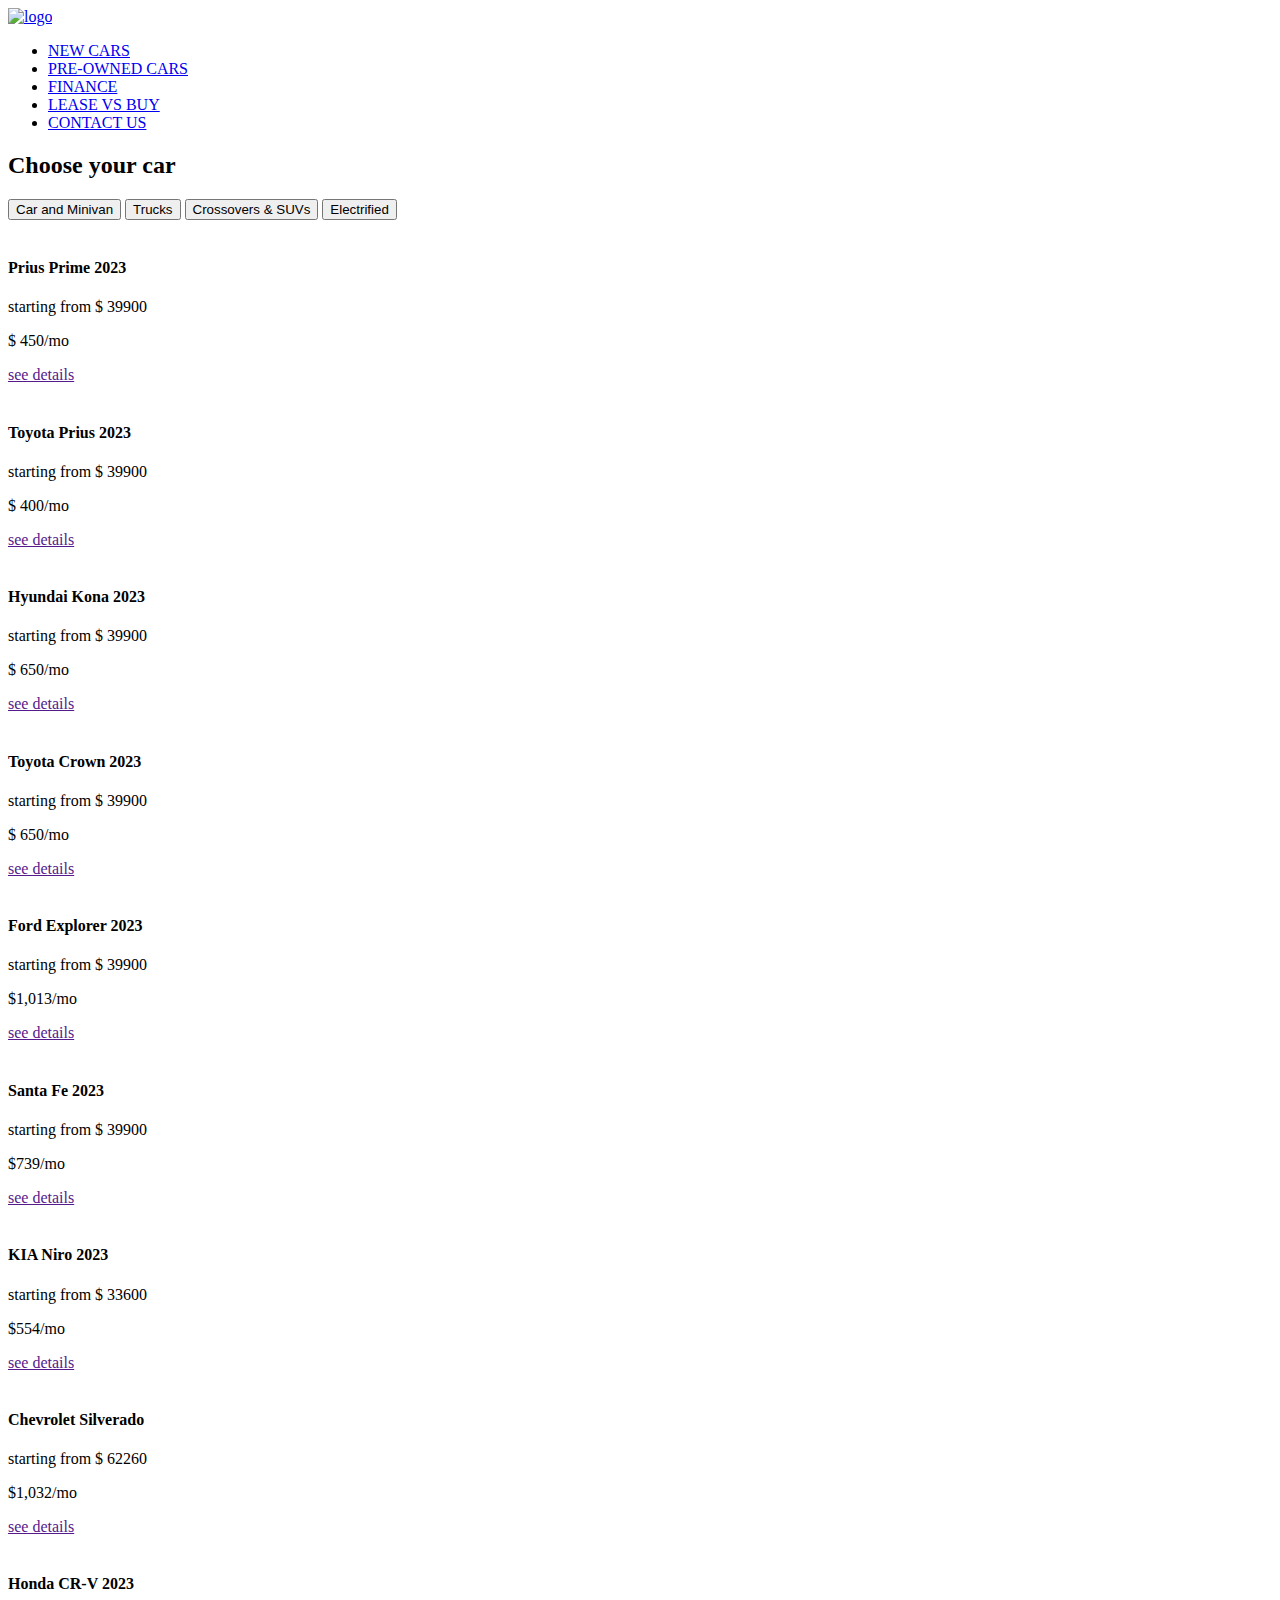
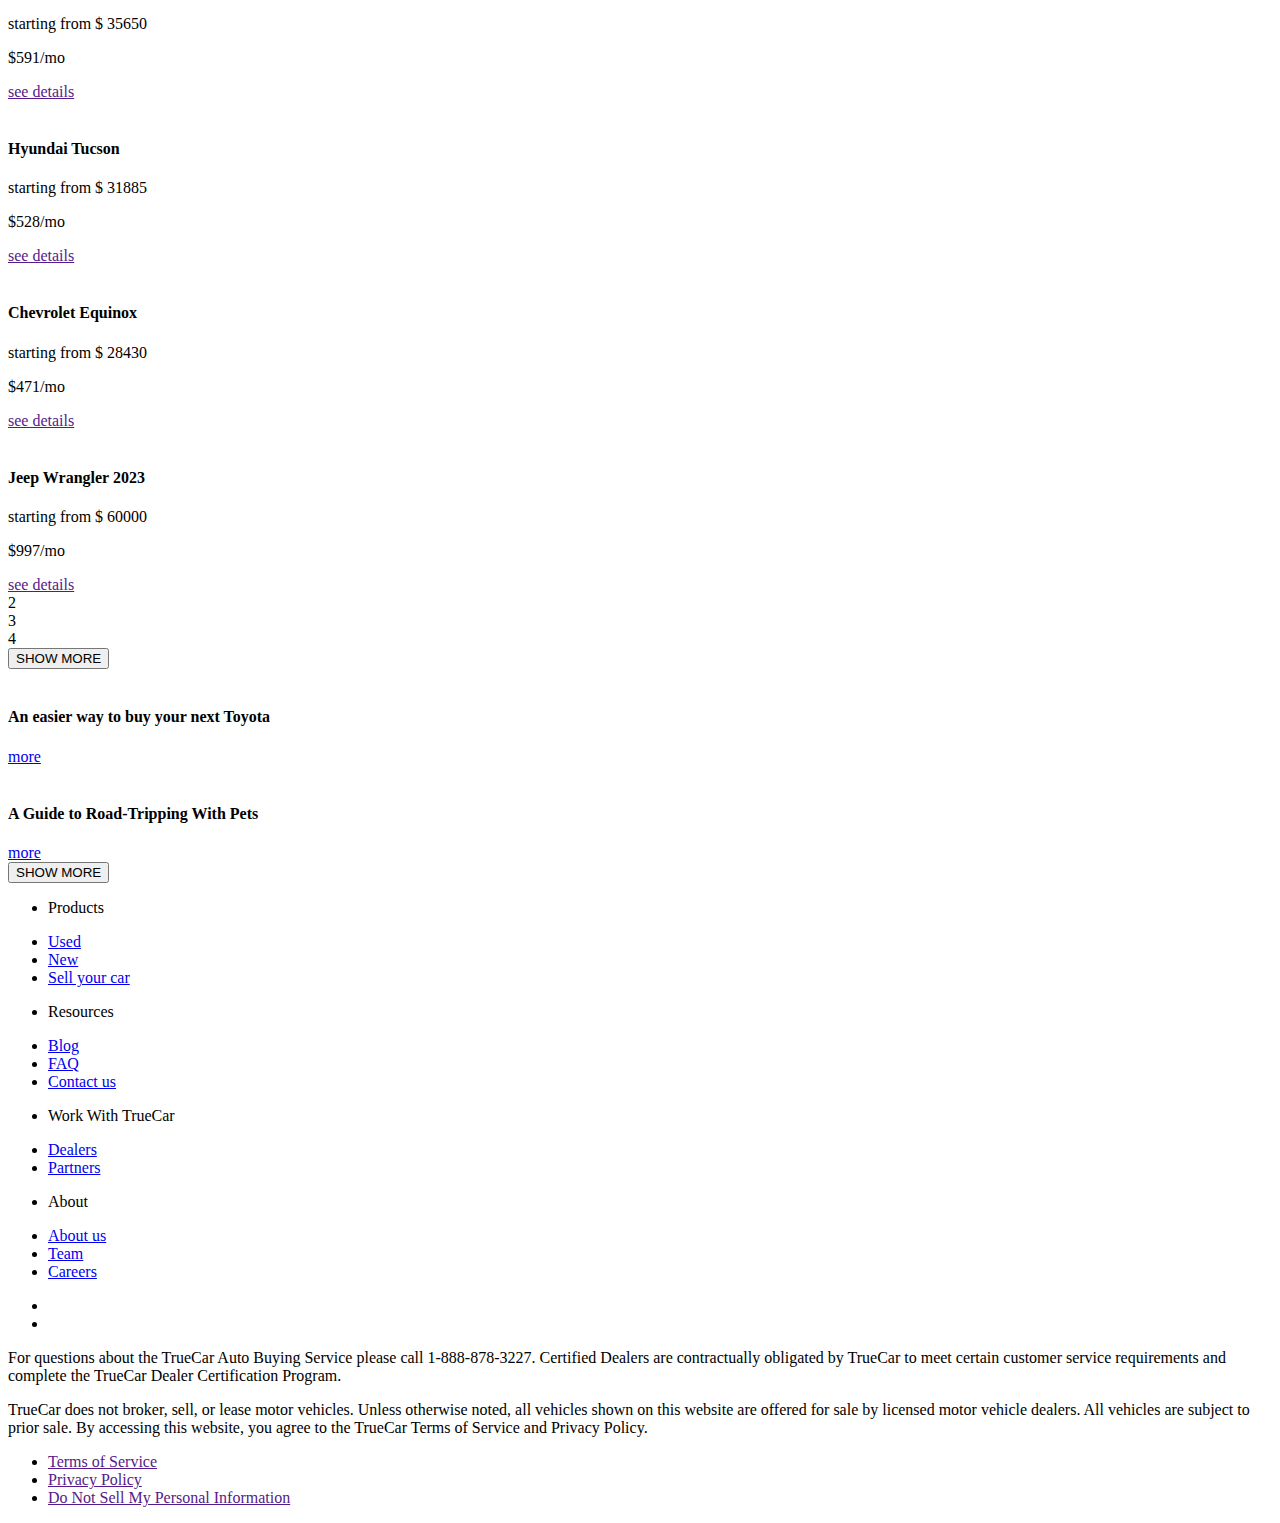
==== new-car.html @ 6ad28847 "Add files via upload" ====
<!DOCTYPE html>
<html lang="en">

<head>
  <meta charset="UTF-8">
  <meta name="viewport" content="width=device-width, initial-scale=1.0">
  <link rel="preconnect" href="https://fonts.googleapis.com">
  <link rel="preconnect" href="https://fonts.gstatic.com" crossorigin>
  <link
    href="https://fonts.googleapis.com/css2?family=Inter:ital,opsz,wght@0,14..32,100..900;1,14..32,100..900&display=swap"
    rel="stylesheet">
  <link rel="stylesheet" href="css/style.css">
  <title>Finance</title>
</head>

<body>
  <div class="wrapper">
    <header class="header">
      <div class="container">
        <div class="header__inner">
          <a href="index.html" class="logo">
            <img src="img/Vector.svg" alt="logo" class="logo__img">
          </a>
          <nav class="menu">
            <ul class="menu__list">
              <li class="menu__list-item">
                <a href="#" class="menu__list-link">
                  NEW CARS
                </a>
              </li>
              <li class="menu__list-item">
                <a href="#" class="menu__list-link">
                  PRE-OWNED CARS
                </a>
              </li>
              <li class="menu__list-item">
                <a href="#" class="menu__list-link">
                  FINANCE
                </a>
              </li>
              <li class="menu__list-item">
                <a href="#" class="menu__list-link">
                  LEASE VS BUY
                </a>
              </li>
              <li class="menu__list-item">
                <a href="contacts.html" class="menu__list-link">
                  CONTACT US
                </a>
              </li>
            </ul>
          </nav>
        </div>
      </div>
    </header>
    <main class="main">
      <section class="choose">
        <div class="container">
          <h2 class="section__title choose__title">Choose your car</h2>
          <div class="tabs">
            <div class="tabs__btn">
              <button class="tabs__btn-item tabs__btn-item--active">Car and Minivan</button>
              <button class="tabs__btn-item">Trucks</button>
              <button class="tabs__btn-item">Crossovers & SUVs</button>
              <button class="tabs__btn-item">Electrified</button>
            </div>
            <div class="tabs__content">
              <div class="tabs__content-item">
                <div class="card">
                  <div class="card__content">
                    <img src="img/card1.png" alt="" class="card__img">
                    <h4 class="card__title">Prius Prime 2023</h4>
                    <p class="card__text">starting from $ 39900</p>
                    <p class="card__price">$ 450/mo</p>
                  </div>
                  <a href="" class="card__link">see details</a>
                </div>
                <div class="card">
                  <div class="card__content">
                    <img src="img/card2.png" alt="" class="card__img">
                    <h4 class="card__title">Toyota Prius 2023</h4>
                    <p class="card__text">starting from $ 39900</p>
                    <p class="card__price">$ 400/mo</p>
                  </div>
                  <a href="" class="card__link">see details</a>
                </div>
                <div class="card">
                  <div class="card__content">
                    <img src="img/card3.png" alt="" class="card__img">
                    <h4 class="card__title">Hyundai Kona 2023</h4>
                    <p class="card__text">starting from $ 39900</p>
                    <p class="card__price">$ 650/mo</p>
                  </div>
                  <a href="" class="card__link">see details</a>
                </div>
                <div class="card">
                  <div class="card__content">
                    <img src="img/card4.png" alt="" class="card__img">
                    <h4 class="card__title">Toyota Crown 2023</h4>
                    <p class="card__text">starting from $ 39900</p>
                    <p class="card__price">$ 650/mo</p>
                  </div>
                  <a href="" class="card__link">see details</a>
                </div>
                <div class="card">
                  <div class="card__content">
                    <img src="img/card5.png" alt="" class="card__img">
                    <h4 class="card__title">Ford Explorer 2023</h4>
                    <p class="card__text">starting from $ 39900</p>
                    <p class="card__price">$1,013/mo</p>
                  </div>
                  <a href="" class="card__link">see details</a>
                </div>
                <div class="card">
                  <div class="card__content">
                    <img src="img/card6.png" alt="" class="card__img">
                    <h4 class="card__title">Santa Fe 2023</h4>
                    <p class="card__text">starting from $ 39900</p>
                    <p class="card__price">$739/mo</p>
                  </div>
                  <a href="" class="card__link">see details</a>
                </div>
                <div class="card">
                  <div class="card__content">
                    <img src="img/card7.png" alt="" class="card__img">
                    <h4 class="card__title">KIA Niro 2023</h4>
                    <p class="card__text">starting from $ 33600</p>
                    <p class="card__price">$554/mo</p>
                  </div>
                  <a href="" class="card__link">see details</a>
                </div>
                <div class="card">
                  <div class="card__content">
                    <img src="img/card8.png" alt="" class="card__img">
                    <h4 class="card__title">Chevrolet Silverado</h4>
                    <p class="card__text">starting from $ 62260</p>
                    <p class="card__price">$1,032/mo</p>
                  </div>
                  <a href="" class="card__link">see details</a>
                </div>
                <div class="card">
                  <div class="card__content">
                    <img src="img/card9.png" alt="" class="card__img">
                    <h4 class="card__title">Honda CR-V 2023</h4>
                    <p class="card__text">starting from $ 35650</p>
                    <p class="card__price">$591/mo</p>
                  </div>
                  <a href="" class="card__link">see details</a>
                </div>
                <div class="card">
                  <div class="card__content">
                    <img src="img/card10.png" alt="" class="card__img">
                    <h4 class="card__title">Hyundai Tucson</h4>
                    <p class="card__text">starting from $ 31885</p>
                    <p class="card__price">$528/mo</p>
                  </div>
                  <a href="" class="card__link">see details</a>
                </div>
                <div class="card">
                  <div class="card__content">
                    <img src="img/card11.png" alt="" class="card__img">
                    <h4 class="card__title">Chevrolet Equinox </h4>
                    <p class="card__text">starting from $ 28430</p>
                    <p class="card__price">$471/mo</p>
                  </div>
                  <a href="" class="card__link">see details</a>
                </div>
                <div class="card">
                  <div class="card__content">
                    <img src="img/card12.png" alt="" class="card__img">
                    <h4 class="card__title">Jeep Wrangler 2023</h4>
                    <p class="card__text">starting from $ 60000</p>
                    <p class="card__price">$997/mo</p>
                  </div>
                  <a href="" class="card__link">see details</a>
                </div>
              </div>
            </div>
            <div class="tabs__content-item">
              2
            </div>
            <div class="tabs__content-item">

            </div>
            <div class="tabs__content-item">
              3
            </div>
            <div class="tabs__content-item">
              4
            </div>
          </div>
        </div>
        <button class="more__btn">
          SHOW MORE
        </button>
  </div>
  </section>
  <section class="more">
    <div class="container">
      <div class="more__items">
        <div class="more__item">
          <img src="img/more1.svg" alt="" class="more__img">
          <h4 class="more__title">
            An easier way to buy your next Toyota
          </h4>
          <a href="#" class="more__link">
            more
          </a>
        </div>
        <div class="more__item">
          <img src="img/more2.svg" alt="" class="more__img">
          <h4 class="more__title">
            A Guide to Road-Tripping With Pets
          </h4>
          <a href="#" class="more__link">
            more
          </a>
        </div>
      </div>
      <button class="more__btn">
        SHOW MORE
      </button>
    </div>
  </section>

  </main>
  <footer class="footer">
    <div class="container">
      <nav class="footer__menu">
        <ul class="footer__menu-list">
          <li class="footer__menu-item">
            <p href="#" class="footer__menu-title">Products</p>
          </li>
          <li class="footer__menu-item">
            <a href="#" class="footer__menu-link">Used</a>
          </li>
          <li class="footer__menu-item">
            <a href="#" class="footer__menu-link">New</a>
          </li>
          <li class="footer__menu-item">
            <a href="#" class="footer__menu-link">Sell your car</a>
          </li>
        </ul>
        <ul class="footer__menu-list">
          <li class="footer__menu-item">
            <p href="#" class="footer__menu-title">Resources</p>
          </li>
          <li class="footer__menu-item">
            <a href="#" class="footer__menu-link">Blog</a>
          </li>
          <li class="footer__menu-item">
            <a href="#" class="footer__menu-link">FAQ</a>
          </li>
          <li class="footer__menu-item">
            <a href="#" class="footer__menu-link">Contact us</a>
          </li>
        </ul>
        <ul class="footer__menu-list">
          <li class="footer__menu-item">
            <p href="#" class="footer__menu-title">Work With TrueCar</p>
          </li>
          <li class="footer__menu-item">
            <a href="#" class="footer__menu-link">Dealers</a>
          </li>
          <li class="footer__menu-item">
            <a href="#" class="footer__menu-link">Partners</a>
          </li>
        </ul>
        <ul class="footer__menu-list">
          <li class="footer__menu-item">
            <p href="#" class="footer__menu-title">About</p>
          </li>
          <li class="footer__menu-item">
            <a href="#" class="footer__menu-link">About us</a>
          </li>
          <li class="footer__menu-item">
            <a href="#" class="footer__menu-link">Team</a>
          </li>
          <li class="footer__menu-item">
            <a href="#" class="footer__menu-link">Careers</a>
          </li>
        </ul>
      </nav>
      <ul class="app">
        <li class="app__item">
          <a href="" class="app__item-link">
            <img class="app__item-img" src="img/appStore.svg" alt="">
          </a>
        </li>
        <li class="app__item">
          <a href="" class="app__item-link">
            <img class="app__item-img" src="img/playMarket.svg" alt="">
          </a>
        </li>
      </ul>
      <div class="footer__copy">
        <p class="footer__copy-text">
          For questions about the TrueCar Auto Buying Service please call 1-888-878-3227.
          Certified Dealers are contractually obligated by TrueCar to meet certain customer service requirements and
          complete the
          TrueCar Dealer Certification Program.
        </p>
        <p class="footer__copy-text">
          TrueCar does not broker, sell, or lease motor vehicles. Unless otherwise noted, all vehicles shown on this
          website are
          offered for sale by licensed motor vehicle dealers. All vehicles are subject to prior sale. By accessing
          this website,
          you agree to the TrueCar Terms of Service and Privacy Policy.
      </div>
      <nav class="copy__nav">
        <ul class="copy__nav-list">
          <li class="copy__nav-item">
            <a href="" class="copy__nav-link">
              Terms of Service
            </a>
          </li>
          <li class="copy__nav-item">
            <a href="" class="copy__nav-link">
              Privacy Policy
            </a>
          </li>
          <li class="copy__nav-item">
            <a href="" class="copy__nav-link">
              Do Not Sell My Personal Information
            </a>
          </li>
        </ul>
      </nav>
    </div>

  </footer>
  </div>
  <script src="js/script.js"></script>
</body>

</html>
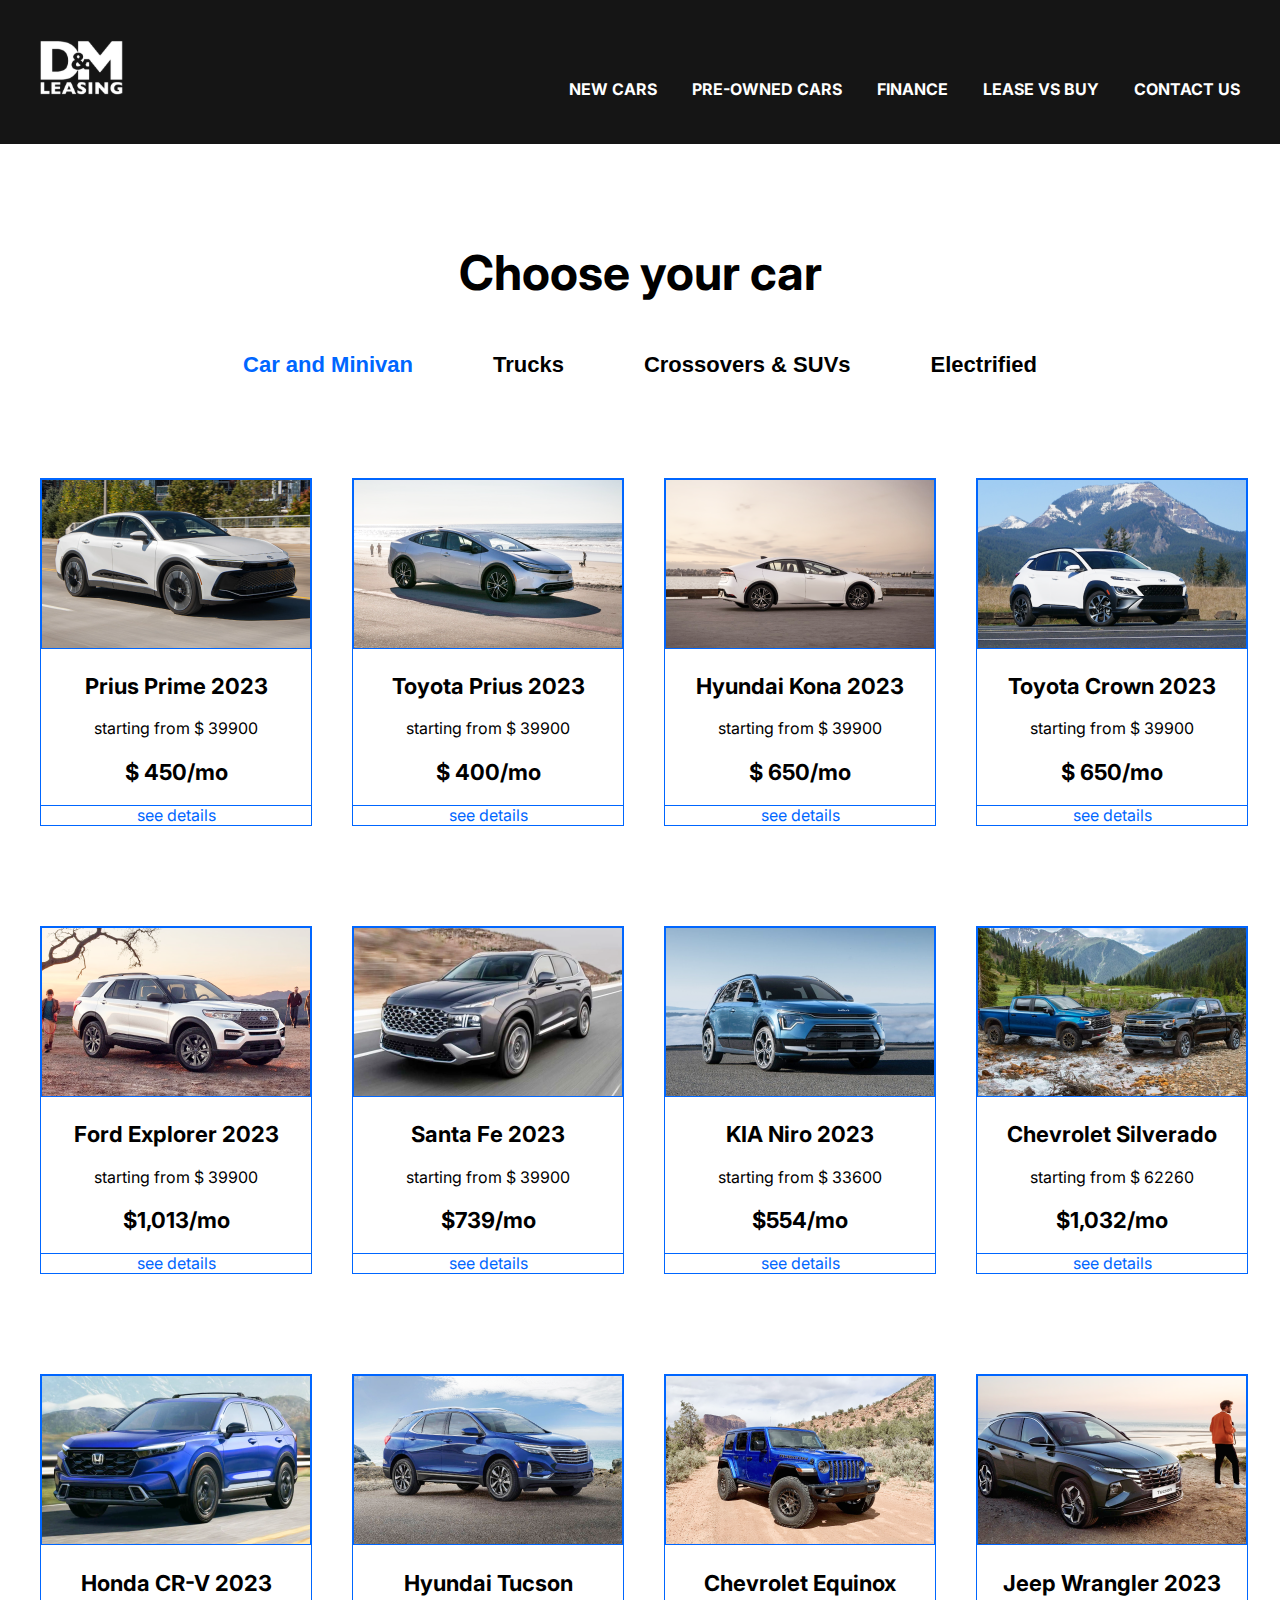
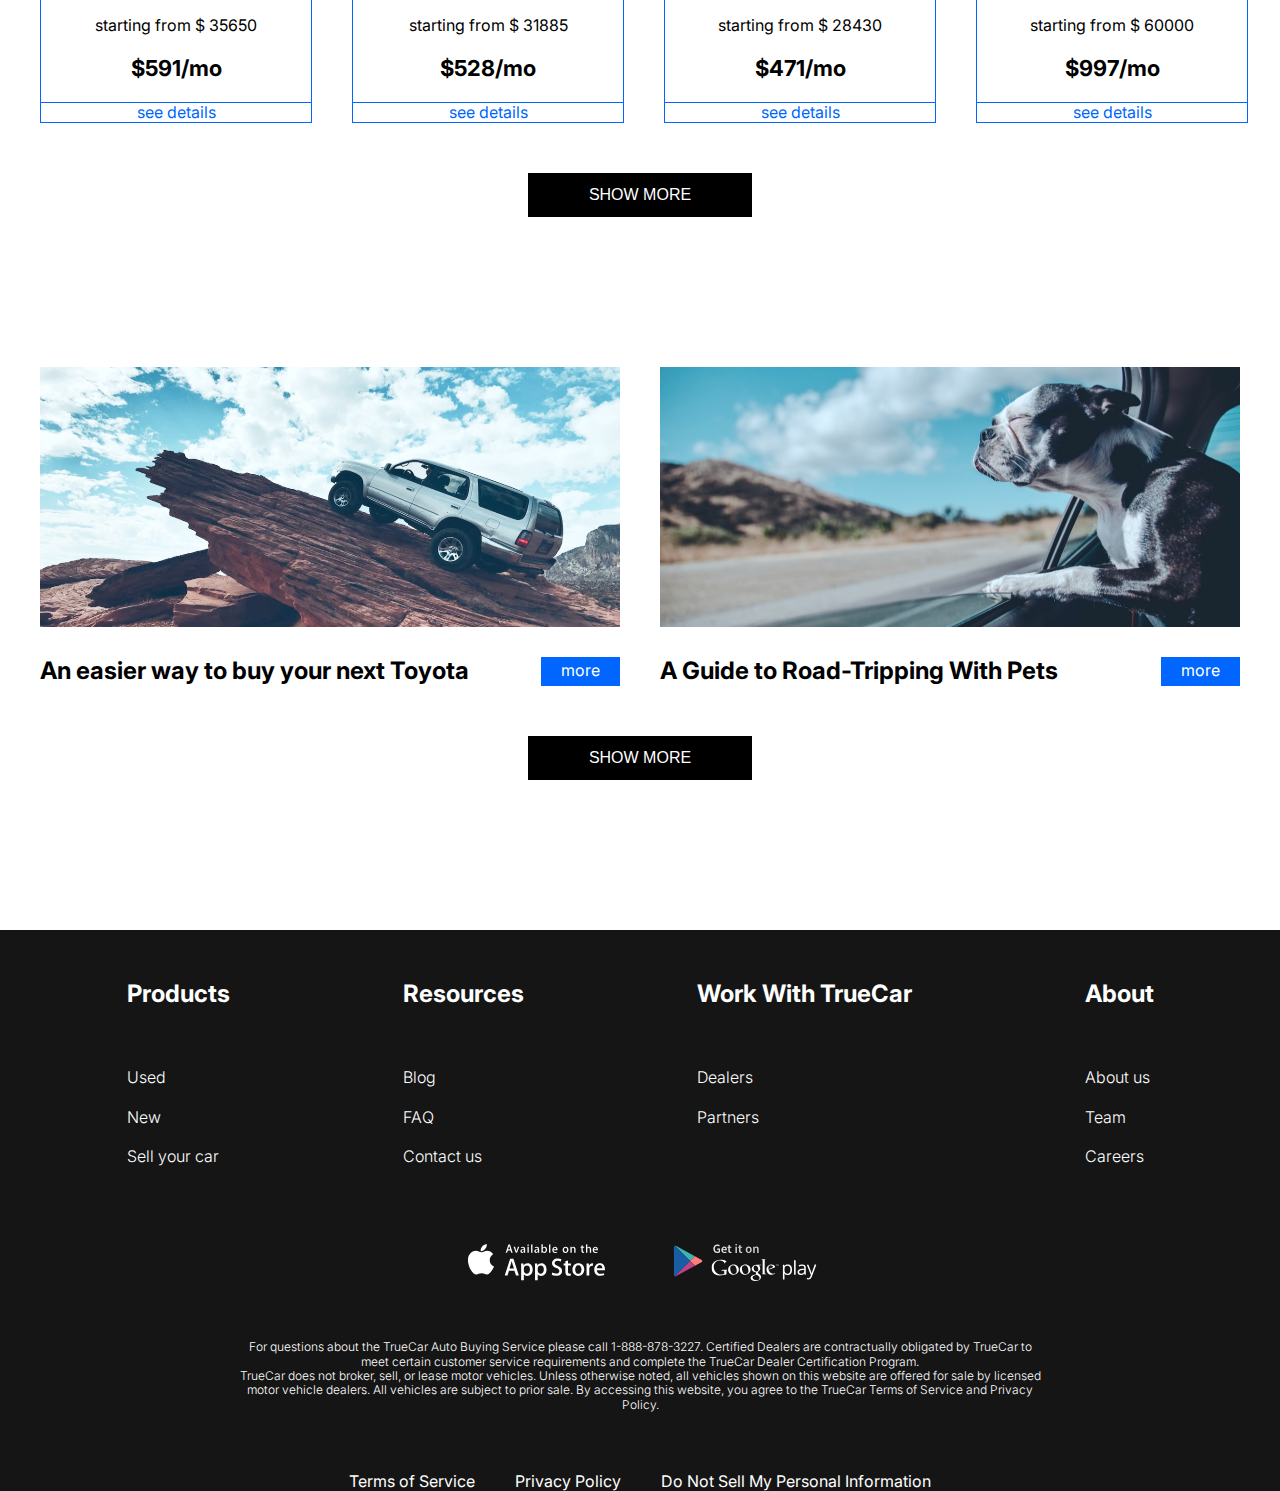
==== commit 615827c1: "Add files via upload" ====
--- a/new-car.html
+++ b/new-car.html
@@ -175,18 +175,6 @@
                   <a href="" class="card__link">see details</a>
                 </div>
               </div>
-            </div>
-            <div class="tabs__content-item">
-              2
-            </div>
-            <div class="tabs__content-item">
-
-            </div>
-            <div class="tabs__content-item">
-              3
-            </div>
-            <div class="tabs__content-item">
-              4
             </div>
           </div>
         </div>
--- a/css/style.css
+++ b/css/style.css
@@ -0,0 +1,569 @@
+html {
+  box-sizing: border-box;
+}
+
+*,
+*::before,
+*::after {
+  padding: 0;
+  margin: 0;
+  border: 0;
+  box-sizing: inherit;
+}
+
+a {
+  text-decoration: none;
+}
+
+ul,
+li {
+  list-style: none;
+}
+
+html,
+body {
+  height: 100%;
+}
+
+.wrapper {
+  min-height: 100%;
+  display: flex;
+  flex-direction: column;
+}
+
+body {
+  font-family: "Inter", sans-serif;
+  font-weight: 400;
+  font-size: 16px;
+  line-height: 1.2;
+}
+
+.container {
+  max-width: 1220px;
+  margin: 0 auto;
+  padding: 0 10px;
+}
+
+.header {
+  background-color: #151515
+}
+
+.header-main {
+  background-color: transparent;
+  position: absolute;
+  z-index: 10;
+  left: 0;
+  right: 0;
+}
+
+.header__inner {
+  padding-top: 40px;
+  padding-bottom: 45px;
+  display: flex;
+  justify-content: space-between;
+  align-items: end;
+}
+
+.logo__img {
+  transition: all 0.5s;
+}
+
+.logo__img:hover {
+  transform: scale(1.1);
+}
+
+
+.menu__list {
+  display: flex;
+  gap: 0 35px;
+}
+
+.menu__list-link {
+  color: #fff;
+  font-weight: 700;
+  font-size: 16px;
+  text-transform: uppercase;
+}
+
+.menu__list-link {
+  color: #fff;
+  transition: all 0.5s;
+}
+
+.menu__list-link:hover {
+  color: #0066FF
+}
+
+
+
+.footer {
+  background-color: #151515;
+}
+
+.footer__menu {
+  margin-bottom: 50px;
+}
+
+.footer__menu {
+  display: flex;
+  justify-content: space-around;
+}
+
+.footer__menu-title {
+  color: #fff;
+  font-weight: 700;
+  font-size: 24px;
+  margin-bottom: 40px;
+  margin-top: 50px;
+}
+
+.footer__menu-list {
+  max-width: 250px;
+}
+
+.footer__menu-item {
+  padding-bottom: 20px;
+}
+
+.footer__menu-link {
+  font-weight: 300;
+  font-size: 16px;
+  color: #fff;
+}
+
+.app {
+  display: flex;
+  justify-content: center;
+  gap: 0 40px;
+  padding-bottom: 50px;
+}
+
+.footer__copy {
+  color: #fff;
+  display: block;
+  margin: 0 auto 30px;
+  text-align: center;
+  max-width: 806px;
+  padding-bottom: 30px;
+}
+
+.footer__copy-text {
+  font-weight: 300;
+  font-size: 12px;
+}
+
+.copy__nav {
+  margin-bottom: 30px;
+}
+
+.copy__nav-list {
+  display: flex;
+  justify-content: center;
+  gap: 0 40px;
+}
+
+.copy__nav-link {
+  font-weight: 400;
+  font-size: 16px;
+  color: #fff;
+}
+
+.main {
+  flex-grow: 1;
+}
+
+.top {
+  display: flex;
+  text-align: center;
+  color: #fff;
+  padding-top: 250px;
+  padding-bottom: 50px;
+  position: absolute;
+  z-index: 5;
+  left: 0;
+  right: 0;
+}
+
+.title {
+  font-weight: 700;
+  font-size: 96px;
+  margin-bottom: 40px;
+}
+
+.btn__top-link {
+  background-color: #151515;
+  padding: 20px;
+  font-weight: 700;
+  font-size: 36px;
+  text-transform: uppercase;
+  max-width: 430px;
+  width: 100%;
+  color: #fff;
+  display: inline-block;
+  transition: all 0.5s;
+}
+
+.btn__top-link:hover {
+  transform: scale(1.1);
+}
+
+
+
+.swiper-slide {
+  height: 100vh;
+  background-repeat: no-repeat;
+  background-size: cover;
+  background-position: center;
+}
+
+.swiper-pagination-bullet {
+  width: 120px;
+  height: 3px;
+  background-color: #151515;
+  border-radius: 0;
+  opacity: 1;
+  margin: 0 15px !important;
+}
+
+.swiper-horizontal>.swiper-pagination-bullets,
+.swiper-pagination-bullets.swiper-pagination-horizontal,
+.swiper-pagination-custom,
+.swiper-pagination-fraction {
+  bottom: 50px;
+}
+
+
+.swiper-pagination-bullet-active {
+  height: 6px;
+  background-color: #fff;
+}
+
+.why-lease {
+  display: flex;
+  margin-bottom: 150px;
+}
+
+.section__title {
+  margin-top: 50px;
+  margin-bottom: 50px;
+  text-align: center;
+  font-weight: 700;
+  font-size: 48px;
+}
+
+.why-lease__list {
+  display: flex;
+  justify-content: space-around;
+  text-align: center;
+  gap: 40px;
+}
+
+.why-lease__img {
+  margin-bottom: 50px;
+}
+
+.why-lease__item-title {
+  font-weight: 700;
+  font-size: 24px;
+  margin-bottom: 30px;
+}
+
+.why-lease__item-text {
+  text-align: left;
+}
+
+.how-does {
+  margin-bottom: 150px;
+}
+
+.how-does__inner {
+  max-width: 600px;
+  margin: 0 auto;
+}
+
+.how-does__text {
+  text-align: center;
+  max-width: 580px;
+  margin-bottom: 50px;
+}
+
+.how-does__title {
+  max-width: 580px;
+  font-weight: 700;
+  font-size: 24px;
+  text-align: left;
+}
+
+.how-does__list {
+  padding: 50px 0 70px;
+
+}
+
+.how-does__item {
+  list-style-type: none;
+  width: 270px;
+  position: relative;
+  margin-left: auto;
+  box-sizing: content-box;
+  padding: 19px 0 19px 240px;
+  min-height: 63px;
+}
+
+.how-does__list {
+  padding: 50px 0 70px;
+  counter-reset: myCounter;
+
+}
+
+.how-does__item+.how-does__item {
+  margin-top: 40px;
+}
+
+
+.how-does__item::before {
+  counter-increment: myCounter;
+  content: counter(myCounter);
+  display: flex;
+  justify-content: center;
+  align-items: center;
+  font-weight: 700;
+  font-size: 48px;
+  color: #fff;
+  background-color: #0066FF;
+  width: 100px;
+  height: 100px;
+  border-radius: 100%;
+  position: absolute;
+  left: 0;
+  top: 0;
+}
+
+.promo-video {
+  margin-bottom: 150px;
+}
+
+.section__title-video {
+  margin-bottom: 20px;
+}
+
+.video__text {
+  font-weight: 700;
+  font-size: 24px;
+  text-align: center;
+  margin-bottom: 24px;
+}
+
+.video__content {
+  display: block;
+  margin: 0 auto;
+}
+
+.important {
+  margin-bottom: 150px;
+}
+
+.important__text {
+  margin: 0 auto;
+  max-width: 580px;
+  margin-bottom: 50px;
+}
+
+.important__list {
+  display: flex;
+  gap: 40px;
+}
+
+.important__item {
+  max-width: 270px;
+}
+
+
+.contact {
+  margin-bottom: 150px;
+}
+
+.contact__text {
+  text-align: center;
+  font-weight: 700;
+  font-size: 24px;
+}
+
+.form {
+  max-width: 580px;
+  margin: 0 auto;
+  display: flex;
+  justify-content: space-between;
+  flex-wrap: wrap;
+  border: #151515;
+}
+
+.form__input {
+  width: 270px;
+  padding: 18px 20px;
+  display: inline-block;
+  border: 1px solid #0066FF;
+  margin-top: 50px;
+  font-weight: 400;
+  font-size: 16px;
+  color: #000;
+}
+
+.form__input::placeholder,
+.form__textarea::placeholder {
+  font-weight: 400;
+  font-size: 16px;
+  color: #000;
+  opacity: 0.5;
+}
+
+
+.form__textarea {
+  width: 100%;
+  border: 1px solid #0066FF;
+  margin-top: 50px;
+  resize: none;
+  padding: 20px 28px;
+  height: 290px;
+  font-weight: 400;
+  font-size: 16px;
+  color: #000;
+}
+
+.form__btn {
+  margin: 0 auto;
+  margin-top: 50px;
+  padding: 13px 61px;
+  background-color: #000;
+  color: #fff;
+  font-weight: 100;
+  font-size: 16px;
+}
+
+.more {
+  margin-bottom: 150px;
+}
+
+.more__items {
+  display: flex;
+  justify-content: space-between;
+  gap: 40px;
+}
+
+.more__item {
+  display: flex;
+  justify-content: space-between;
+  flex-wrap: wrap;
+}
+
+.more__title {
+  font-weight: 700;
+  font-size: 24px;
+  margin-top: 30px;
+}
+
+.more__link {
+  padding: 4px 20px;
+  color: #fff;
+  background-color: #0066FF;
+  margin-top: 30px;
+  transition: all 0.5s;
+}
+
+.more__link:hover {
+  transform: scale(1.4);
+}
+
+.more__btn {
+  margin: 0 auto;
+  display: flex;
+  justify-content: center;
+  margin-top: 50px;
+  padding: 13px 61px;
+  background-color: #000;
+  color: #fff;
+  font-weight: 100;
+  font-size: 16px;
+}
+
+
+.tabs__btn {
+  display: flex;
+  justify-content: center;
+  gap: 80px;
+}
+
+.tabs__btn-item {
+  font-weight: 700;
+  font-size: 22px;
+  transition: all 0.5s;
+  border: 0;
+  background-color: #fff;
+}
+
+.tabs__btn-item--active {
+  color: #0066FF;
+}
+
+.tabs__btn-item:hover {
+  color: #0066FF;
+  transform: scale(1.1);
+  cursor: pointer;
+}
+
+.tabs__content-item {
+  display: flex;
+  justify-content: space-between;
+  margin-top: 100px;
+}
+
+.choose__title {
+  margin-top: 0;
+}
+
+
+.choose {
+  padding: 100px 0 150px;
+}
+
+.card {
+  text-align: center;
+}
+
+.card__content {
+  border: 1px solid #0066FF;
+}
+
+.tabs__content-item {
+  display: grid;
+  grid-template-columns: repeat(4, 1fr);
+  gap: 100px 40px;
+}
+
+.card__img {
+  margin-bottom: 20px;
+}
+
+.card__title {
+  font-size: 22px;
+  font-weight: 700;
+  margin-bottom: 20px;
+}
+
+.card__text {
+  font-weight: 400;
+  font-size: 16px;
+  margin-bottom: 20px;
+}
+
+.card__price {
+  font-weight: 700;
+  font-size: 22px;
+  margin-bottom: 20px;
+}
+
+.card__link {
+  display: block;
+  color: #0066FF;
+  border: 1px solid #0066FF;
+  border-top: 0;
+}